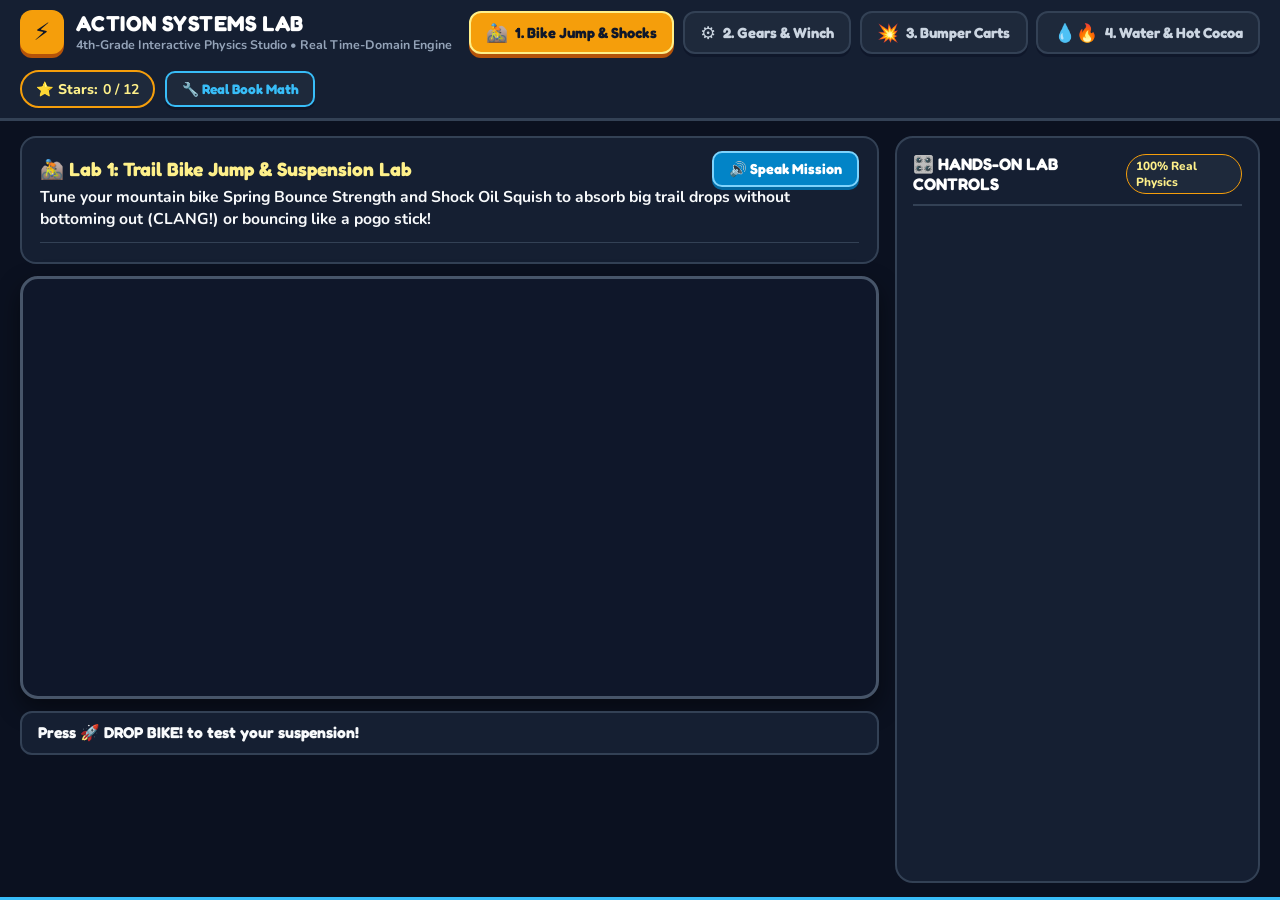
==== app/index.html @ 137ac5e1 "Build Action Systems Lab (4th-Grade Interactive Engine from Palm III Chapters 3, 4, and 7)" ====
<!DOCTYPE html>
<html lang="en">
<head>
  <meta charset="UTF-8" />
  <meta name="viewport" content="width=device-width, initial-scale=1.0" />
  <title>Action Systems Lab — 4th-Grade Interactive Science Engine (Palm III)</title>
  <meta
    name="description"
    content="Interactive 4th-grade science arcade studio powered by real time-domain differential equations from William J. Palm III's System Dynamics (Chapters 3, 4, and 7)."
  />
  <link rel="preconnect" href="https://fonts.googleapis.com" />
  <link rel="preconnect" href="https://fonts.gstatic.com" crossorigin />
  <link
    href="https://fonts.googleapis.com/css2?family=Fredoka:wght@600;700&family=JetBrains+Mono:wght@500;700&family=Nunito:wght@600;700;800;900&display=swap"
    rel="stylesheet"
  />
  <link rel="stylesheet" href="styles.css" />
</head>
<body>
  <!-- Full-Screen Celebration Confetti Canvas -->
  <canvas id="confetti-canvas" class="confetti-layer" aria-hidden="true"></canvas>

  <!-- Top Arcade Header & 4-Lab Navigation Bar -->
  <header class="arcade-header">
    <div class="brand-cluster">
      <div class="brand-badge">⚡</div>
      <div>
        <h1 class="brand-title">ACTION SYSTEMS LAB</h1>
        <p class="brand-subtitle">4th-Grade Interactive Physics Studio • Real Time-Domain Engine</p>
      </div>
    </div>

    <nav class="lab-tabs-nav" aria-label="Mini-Labs Navigation">
      <button id="tab-btn-lab1" class="lab-tab-btn active" data-lab-tab="lab1">
        <span class="tab-icon">🚵</span>
        <span>1. Bike Jump &amp; Shocks</span>
      </button>
      <button id="tab-btn-lab2" class="lab-tab-btn" data-lab-tab="lab2">
        <span class="tab-icon">⚙️</span>
        <span>2. Gears &amp; Winch</span>
      </button>
      <button id="tab-btn-lab3" class="lab-tab-btn" data-lab-tab="lab3">
        <span class="tab-icon">💥</span>
        <span>3. Bumper Carts</span>
      </button>
      <button id="tab-btn-lab4" class="lab-tab-btn" data-lab-tab="lab4">
        <span class="tab-icon">💧🔥</span>
        <span>4. Water &amp; Hot Cocoa</span>
      </button>
    </nav>

    <div class="header-utilities">
      <div class="star-tracker-pill" title="Challenges Completed">
        <span>⭐ Stars:</span>
        <strong id="total-stars-count">0 / 12</strong>
      </div>
      <button
        id="btn-toggle-math-drawer"
        class="math-inspector-toggle"
        aria-expanded="false"
        aria-controls="real-book-math-drawer"
      >
        🔧 Real Book Math
      </button>
    </div>
  </header>

  <!-- Main Studio Workspace -->
  <main class="studio-workspace">
    <!-- Left Column: Mission Card, Mode Switcher, Predict-First Prompt, Interactive Canvas & Live Gauges -->
    <section class="stage-column">
      <!-- Mission Story Banner + Audio Read-Aloud Button + Sandbox/Challenge Switcher -->
      <div class="mission-top-card">
        <div class="mission-copy">
          <div class="mission-header-row">
            <h2 id="mission-title-text" class="mission-title">
              🚵 Lab 1: Trail Bike Jump &amp; Suspension Lab
            </h2>
            <button id="btn-speak-mission" class="speak-mission-btn" title="Read mission aloud!">
              🔊 Speak Mission
            </button>
          </div>
          <p id="mission-story-text" class="mission-story">
            Tune your mountain bike Spring Bounce Strength and Shock Oil Squish to absorb big trail drops without bottoming out (CLANG!) or bouncing like a pogo stick!
          </p>
        </div>
        <div id="mode-selector-bar" class="mode-selector-bar"></div>
      </div>

      <!-- Predict-First Science Habit Card (Visible in Challenge 1, 2, 3) -->
      <div id="prediction-card-container" class="prediction-card-wrapper hidden"></div>

      <!-- High-Contrast HTML5 Simulation Canvas -->
      <div class="canvas-stage-frame">
        <canvas id="lab-canvas" width="900" height="440"></canvas>
      </div>

      <!-- Live Feedback Callout + 3 Animated Whole-Number Bar Gauges -->
      <div class="bottom-telemetry-deck">
        <div id="live-status-banner" class="status-callout status-neutral">
          <span id="status-banner-text">Press 🚀 DROP BIKE! to test your suspension!</span>
        </div>
        <div id="live-gauges-strip" class="live-gauges-grid"></div>
      </div>
    </section>

    <!-- Right Column: Tactile Oversized Arcade Controls -->
    <aside class="controls-column" aria-label="Lab Controls">
      <div class="controls-card">
        <div class="controls-card-header">
          <h3>🎛️ HANDS-ON LAB CONTROLS</h3>
          <span class="whole-number-tag">100% Real Physics</span>
        </div>
        <div id="lab-controls-container" class="controls-body"></div>
      </div>
    </aside>
  </main>

  <!-- Hidden Collapsible "Dad / Textbook Inspector" Drawer (🔧 Real Book Math) -->
  <aside id="real-book-math-drawer" class="math-drawer" aria-label="Dad and Textbook Inspector Drawer">
    <div class="math-drawer-inner">
      <div class="math-drawer-header">
        <div>
          <span class="math-eyebrow">🔧 DAD / TEXTBOOK INSPECTOR • DUAL-LAYER ENGINE (dt = 1/120 s RK4)</span>
          <h3 id="math-drawer-title">Chapter 4: Spring &amp; Damper Elements in Mechanical Systems</h3>
        </div>
        <button id="btn-close-math-drawer" class="close-drawer-btn">✕ Close Inspector</button>
      </div>

      <div class="math-drawer-grid">
        <div class="math-box">
          <h4>📐 Governing Time-Domain Differential Equation</h4>
          <div id="math-drawer-equation" class="math-equation-code">
            m x''(t) + c x'(t) + k x(t) = f(t)
          </div>
          <p id="math-drawer-citation" class="math-citation-text"></p>
        </div>

        <div class="math-box">
          <h4>📊 Live Engineering Parameters &amp; Units</h4>
          <ul id="math-drawer-params" class="math-params-list"></ul>
        </div>

        <div class="math-box analogy-box">
          <h4>🚲 Backyard / Trail Bike Analogy (Talk About This Together!)</h4>
          <p id="math-drawer-analogy" class="math-analogy-text"></p>
        </div>
      </div>
    </div>
  </aside>

  <script type="module" src="js/main.js"></script>
</body>
</html>
---- app/styles.css ----
/* Action Systems Lab — High-Contrast Tactile Science Arcade Studio Styles */

:root {
  --bg-deep: #0b1120;
  --bg-panel: #151f32;
  --bg-card: #1e293b;
  --bg-elevated: #263449;
  --border-subtle: #334155;
  --border-highlight: #475569;

  --text-main: #f8fafc;
  --text-muted: #cbd5e1;
  --text-dim: #94a3b8;

  --accent-amber: #f59e0b;
  --accent-amber-dark: #b45309;
  --accent-blue: #38bdf8;
  --accent-blue-dark: #0284c7;
  --accent-green: #22c55e;
  --accent-green-dark: #15803d;
  --accent-orange: #f97316;
  --accent-red: #ef4444;

  --font-display: 'Fredoka', 'Nunito', system-ui, -apple-system, sans-serif;
  --font-body: 'Nunito', system-ui, -apple-system, sans-serif;
  --font-mono: 'JetBrains Mono', monospace;
}

*,
*::before,
*::after {
  box-sizing: border-box;
  margin: 0;
  padding: 0;
}

body {
  background-color: var(--bg-deep);
  color: var(--text-main);
  font-family: var(--font-body);
  min-height: 100vh;
  display: flex;
  flex-direction: column;
  overflow-x: hidden;
}

.confetti-layer {
  position: fixed;
  inset: 0;
  width: 100vw;
  height: 100vh;
  pointer-events: none;
  z-index: 9999;
}

/* Top Arcade Header */
.arcade-header {
  background: var(--bg-panel);
  border-bottom: 3px solid var(--border-subtle);
  padding: 0.65rem 1.25rem;
  display: flex;
  align-items: center;
  justify-content: space-between;
  gap: 1rem;
  flex-wrap: wrap;
}

.brand-cluster {
  display: flex;
  align-items: center;
  gap: 0.75rem;
}

.brand-badge {
  width: 44px;
  height: 44px;
  border-radius: 12px;
  background: var(--accent-amber);
  color: #0f172a;
  font-size: 1.5rem;
  display: flex;
  align-items: center;
  justify-content: center;
  box-shadow: 0 4px 0 var(--accent-amber-dark);
}

.brand-title {
  font-family: var(--font-display);
  font-size: 1.35rem;
  letter-spacing: 0.02em;
  color: #ffffff;
  line-height: 1.1;
}

.brand-subtitle {
  font-size: 0.78rem;
  font-weight: 700;
  color: var(--text-dim);
}

/* 4-Lab Navigation Tabs */
.lab-tabs-nav {
  display: flex;
  align-items: center;
  gap: 0.55rem;
  flex-wrap: wrap;
}

.lab-tab-btn {
  appearance: none;
  border: 2px solid var(--border-subtle);
  background: var(--bg-card);
  color: var(--text-muted);
  font-family: var(--font-display);
  font-size: 0.92rem;
  font-weight: 700;
  padding: 0.55rem 0.95rem;
  border-radius: 12px;
  cursor: pointer;
  display: flex;
  align-items: center;
  gap: 0.45rem;
  box-shadow: 0 3px 0 #0f172a;
  transition: transform 0.12s ease, background-color 0.15s ease, border-color 0.15s ease;
}

.lab-tab-btn:hover {
  background: var(--bg-elevated);
  color: #ffffff;
  transform: translateY(-1px);
}

.lab-tab-btn.active {
  background: var(--accent-amber);
  color: #0f172a;
  border-color: #fef08a;
  box-shadow: 0 4px 0 var(--accent-amber-dark);
}

.tab-icon {
  font-size: 1.1rem;
}

/* Header Right Utilities */
.header-utilities {
  display: flex;
  align-items: center;
  gap: 0.65rem;
}

.star-tracker-pill {
  background: var(--bg-card);
  border: 2px solid var(--accent-amber);
  color: #fef08a;
  padding: 0.45rem 0.85rem;
  border-radius: 999px;
  font-size: 0.88rem;
  font-weight: 800;
  display: flex;
  align-items: center;
  gap: 0.35rem;
}

.math-inspector-toggle {
  appearance: none;
  background: #1e293b;
  border: 2px solid var(--accent-blue);
  color: var(--accent-blue);
  font-family: var(--font-display);
  font-size: 0.86rem;
  font-weight: 700;
  padding: 0.5rem 0.9rem;
  border-radius: 10px;
  cursor: pointer;
  box-shadow: 0 3px 0 #0f172a;
  transition: all 0.15s ease;
}

.math-inspector-toggle:hover,
.math-inspector-toggle[aria-expanded='true'] {
  background: var(--accent-blue);
  color: #0f172a;
}

/* Main 2-Column Studio Layout */
.studio-workspace {
  flex: 1;
  display: grid;
  grid-template-columns: minmax(0, 1fr) 365px;
  gap: 1rem;
  padding: 0.9rem 1.25rem;
  max-width: 1520px;
  width: 100%;
  margin: 0 auto;
}

.stage-column {
  display: flex;
  flex-direction: column;
  gap: 0.75rem;
  min-width: 0;
}

/* Mission Story Card + Speak Button + Mode Selector */
.mission-top-card {
  background: var(--bg-panel);
  border: 2px solid var(--border-subtle);
  border-radius: 16px;
  padding: 0.85rem 1.1rem;
  display: flex;
  flex-direction: column;
  gap: 0.7rem;
}

.mission-header-row {
  display: flex;
  align-items: center;
  justify-content: space-between;
  gap: 0.75rem;
  flex-wrap: wrap;
}

.mission-title {
  font-family: var(--font-display);
  font-size: 1.2rem;
  color: #fef08a;
}

.speak-mission-btn {
  appearance: none;
  background: var(--accent-blue-dark);
  border: 2px solid #7dd3fc;
  color: #ffffff;
  font-family: var(--font-display);
  font-size: 0.9rem;
  font-weight: 700;
  padding: 0.42rem 0.95rem;
  border-radius: 10px;
  cursor: pointer;
  box-shadow: 0 3px 0 #0369a1;
  transition: transform 0.1s ease, background-color 0.15s ease;
}

.speak-mission-btn:hover {
  background: #0ea5e9;
  transform: translateY(-1px);
}

.speak-mission-btn:active {
  transform: translateY(1px);
}

.mission-story {
  font-size: 0.98rem;
  font-weight: 700;
  color: var(--text-main);
  line-height: 1.4;
}

.mode-selector-bar {
  display: flex;
  align-items: center;
  gap: 0.5rem;
  flex-wrap: wrap;
  padding-top: 0.35rem;
  border-top: 1px solid var(--border-subtle);
}

.mode-pill {
  appearance: none;
  background: var(--bg-card);
  border: 2px solid var(--border-subtle);
  color: var(--text-muted);
  font-family: var(--font-display);
  font-size: 0.86rem;
  font-weight: 700;
  padding: 0.42rem 0.85rem;
  border-radius: 10px;
  cursor: pointer;
  transition: all 0.15s ease;
}

.mode-pill:hover {
  background: var(--bg-elevated);
  color: #ffffff;
}

.mode-pill.active {
  background: var(--accent-green);
  color: #052e16;
  border-color: #86efac;
  box-shadow: 0 3px 0 var(--accent-green-dark);
}

.mode-pill.completed {
  border-color: var(--accent-amber);
}

/* Predict-First Science Habit Card */
.prediction-card-wrapper.hidden {
  display: none;
}

.prediction-prompt-box {
  background: #172554;
  border: 2px solid var(--accent-blue);
  border-radius: 14px;
  padding: 0.75rem 1rem;
  display: flex;
  flex-direction: column;
  gap: 0.55rem;
}

.pred-header {
  font-family: var(--font-display);
  font-size: 0.98rem;
  color: #bae6fd;
}

.pred-grid {
  display: grid;
  grid-template-columns: repeat(3, minmax(0, 1fr));
  gap: 0.55rem;
}

.pred-choice-btn {
  appearance: none;
  background: rgba(15, 23, 42, 0.85);
  border: 2px solid #3b82f6;
  color: #f8fafc;
  font-family: var(--font-body);
  font-size: 0.83rem;
  font-weight: 800;
  padding: 0.55rem 0.65rem;
  border-radius: 10px;
  cursor: pointer;
  text-align: left;
  display: flex;
  align-items: flex-start;
  gap: 0.45rem;
  line-height: 1.3;
  transition: all 0.15s ease;
}

.pred-choice-btn:hover {
  background: #1e3a8a;
}

.pred-choice-btn.pred-correct {
  background: #065f46;
  border-color: #34d399;
}

.pred-choice-btn.pred-try {
  background: #78350f;
  border-color: #fbbf24;
}

.pred-letter {
  background: #3b82f6;
  color: #ffffff;
  font-family: var(--font-display);
  width: 22px;
  height: 22px;
  border-radius: 6px;
  display: inline-flex;
  align-items: center;
  justify-content: center;
  flex-shrink: 0;
}

.pred-feedback-banner {
  font-size: 0.88rem;
  font-weight: 800;
  color: #fef08a;
  background: rgba(15, 23, 42, 0.75);
  padding: 0.4rem 0.7rem;
  border-radius: 8px;
}

.pred-hint {
  font-size: 0.82rem;
  font-weight: 800;
  color: #93c5fd;
}

/* HTML5 Simulation Canvas Frame */
.canvas-stage-frame {
  background: #0f172a;
  border: 3px solid var(--border-highlight);
  border-radius: 18px;
  overflow: hidden;
  box-shadow: 0 10px 25px rgba(0, 0, 0, 0.45);
  display: flex;
  justify-content: center;
  align-items: center;
}

#lab-canvas {
  width: 100%;
  height: auto;
  max-height: 460px;
  display: block;
}

/* Bottom Telemetry & 3 Live Gauges */
.bottom-telemetry-deck {
  display: flex;
  flex-direction: column;
  gap: 0.65rem;
}

.status-callout {
  padding: 0.65rem 1rem;
  border-radius: 12px;
  font-family: var(--font-display);
  font-size: 0.98rem;
  font-weight: 700;
  border: 2px solid var(--border-subtle);
  background: var(--bg-panel);
}

.status-callout.status-win {
  background: #064e3b;
  border-color: #34d399;
  color: #ecfdf5;
}

.status-callout.status-warn {
  background: #78350f;
  border-color: #fbbf24;
  color: #fef3c7;
}

.status-callout.status-fail {
  background: #7f1d1d;
  border-color: #f87171;
  color: #fef2f2;
}

.status-callout.status-active {
  background: #0c4a6e;
  border-color: #38bdf8;
  color: #f0f9ff;
}

.live-gauges-grid {
  display: grid;
  grid-template-columns: repeat(3, minmax(0, 1fr));
  gap: 0.75rem;
}

.gauge-item {
  background: var(--bg-panel);
  border: 2px solid var(--border-subtle);
  border-radius: 12px;
  padding: 0.6rem 0.85rem;
  display: flex;
  flex-direction: column;
  gap: 0.4rem;
}

.gauge-top {
  display: flex;
  align-items: center;
  justify-content: space-between;
  font-size: 0.84rem;
  font-weight: 800;
  color: var(--text-muted);
}

.gauge-top strong {
  color: #ffffff;
  font-family: var(--font-mono);
}

.gauge-track {
  height: 12px;
  background: #0f172a;
  border-radius: 999px;
  overflow: hidden;
  border: 1px solid #334155;
}

.gauge-fill {
  height: 100%;
  border-radius: 999px;
  transition: width 0.08s linear;
}

.fill-blue {
  background: var(--accent-blue);
}

.fill-green {
  background: var(--accent-green);
}

.fill-orange {
  background: var(--accent-orange);
}

/* Right Column: Tactile Arcade Controls */
.controls-column {
  display: flex;
  flex-direction: column;
}

.controls-card {
  background: var(--bg-panel);
  border: 2px solid var(--border-subtle);
  border-radius: 18px;
  padding: 1rem;
  display: flex;
  flex-direction: column;
  gap: 0.9rem;
  height: 100%;
}

.controls-card-header {
  display: flex;
  align-items: center;
  justify-content: space-between;
  padding-bottom: 0.6rem;
  border-bottom: 2px solid var(--border-subtle);
}

.controls-card-header h3 {
  font-family: var(--font-display);
  font-size: 1.05rem;
  color: #ffffff;
}

.whole-number-tag {
  background: #1e293b;
  border: 1px solid var(--accent-amber);
  color: #fef08a;
  font-size: 0.74rem;
  font-weight: 800;
  padding: 0.2rem 0.55rem;
  border-radius: 999px;
}

.controls-body {
  display: flex;
  flex-direction: column;
  gap: 0.9rem;
}

.control-action-row {
  display: grid;
  grid-template-columns: 1fr auto;
  gap: 0.55rem;
}

.arcade-action-btn {
  appearance: none;
  font-family: var(--font-display);
  font-size: 1.02rem;
  font-weight: 700;
  padding: 0.75rem 1rem;
  border-radius: 14px;
  cursor: pointer;
  border: 2px solid transparent;
  transition: transform 0.1s ease, filter 0.15s ease;
}

.arcade-action-btn:hover {
  filter: brightness(1.08);
  transform: translateY(-1px);
}

.arcade-action-btn:active {
  transform: translateY(2px);
}

.primary-launch {
  background: var(--accent-green);
  color: #052e16;
  border-color: #bbf7d0;
  box-shadow: 0 4px 0 var(--accent-green-dark);
}

.secondary-reset {
  background: var(--bg-card);
  color: var(--text-main);
  border-color: var(--border-highlight);
  box-shadow: 0 4px 0 #0f172a;
}

.control-group {
  background: var(--bg-card);
  border: 1.5px solid var(--border-subtle);
  border-radius: 14px;
  padding: 0.75rem 0.85rem;
  display: flex;
  flex-direction: column;
  gap: 0.55rem;
}

.control-label-row {
  display: flex;
  align-items: center;
  justify-content: space-between;
  gap: 0.5rem;
  font-size: 0.9rem;
  font-weight: 800;
  color: #f8fafc;
}

.control-label-row small {
  color: #94a3b8;
  font-weight: 700;
}

.control-value-badge {
  background: #0f172a;
  border: 1.5px solid var(--accent-amber);
  color: #fef08a;
  font-family: var(--font-mono);
  font-size: 0.85rem;
  font-weight: 700;
  padding: 0.18rem 0.6rem;
  border-radius: 8px;
}

/* Oversized Arcade Sliders */
.arcade-slider {
  -webkit-appearance: none;
  appearance: none;
  width: 100%;
  height: 14px;
  background: #0f172a;
  border-radius: 999px;
  border: 1.5px solid #475569;
  outline: none;
  cursor: pointer;
}

.arcade-slider::-webkit-slider-thumb {
  -webkit-appearance: none;
  appearance: none;
  width: 26px;
  height: 26px;
  border-radius: 50%;
  background: var(--accent-amber);
  border: 3px solid #ffffff;
  box-shadow: 0 2px 6px rgba(0, 0, 0, 0.5);
  cursor: grab;
}

.arcade-slider::-moz-range-thumb {
  width: 26px;
  height: 26px;
  border-radius: 50%;
  background: var(--accent-amber);
  border: 3px solid #ffffff;
  box-shadow: 0 2px 6px rgba(0, 0, 0, 0.5);
  cursor: grab;
}

/* Tactile Pill Choice Chips */
.pill-choice-group {
  display: flex;
  flex-direction: column;
  gap: 0.42rem;
}

.pill-choice-group.two-col {
  display: grid;
  grid-template-columns: repeat(2, minmax(0, 1fr));
  gap: 0.45rem;
}

.choice-chip {
  appearance: none;
  background: #0f172a;
  border: 2px solid var(--border-subtle);
  color: var(--text-muted);
  font-family: var(--font-body);
  font-size: 0.84rem;
  font-weight: 800;
  padding: 0.5rem 0.65rem;
  border-radius: 10px;
  cursor: pointer;
  text-align: center;
  transition: all 0.12s ease;
}

.choice-chip.full-width {
  width: 100%;
}

.choice-chip:hover {
  border-color: var(--text-muted);
  color: #ffffff;
}

.choice-chip.active {
  background: var(--accent-blue-dark);
  border-color: #7dd3fc;
  color: #ffffff;
  box-shadow: 0 2px 0 #0369a1;
}

/* Lab 4 Big Water vs Hot Cocoa Station Switch */
.station-big-switch {
  display: grid;
  grid-template-columns: 1fr 1fr;
  gap: 0.5rem;
  background: #0f172a;
  padding: 0.35rem;
  border-radius: 14px;
  border: 2px solid var(--border-subtle);
}

.station-toggle-btn {
  appearance: none;
  background: transparent;
  border: 2px solid transparent;
  color: var(--text-muted);
  font-family: var(--font-display);
  font-size: 0.9rem;
  font-weight: 700;
  padding: 0.55rem 0.5rem;
  border-radius: 10px;
  cursor: pointer;
  transition: all 0.15s ease;
}

.station-toggle-btn.active-water {
  background: var(--accent-blue-dark);
  border-color: #7dd3fc;
  color: #ffffff;
}

.station-toggle-btn.active-thermal {
  background: #c2410c;
  border-color: #fdba74;
  color: #ffffff;
}

/* Collapsible "Dad / Textbook Inspector" Drawer (🔧 Real Book Math) */
.math-drawer {
  background: #090e1a;
  border-top: 3px solid var(--accent-blue);
  max-height: 0;
  overflow: hidden;
  transition: max-height 0.28s ease;
}

.math-drawer.open {
  max-height: 520px;
}

.math-drawer-inner {
  max-width: 1520px;
  margin: 0 auto;
  padding: 1rem 1.25rem 1.25rem;
  display: flex;
  flex-direction: column;
  gap: 0.85rem;
}

.math-drawer-header {
  display: flex;
  align-items: center;
  justify-content: space-between;
  gap: 1rem;
  flex-wrap: wrap;
}

.math-eyebrow {
  font-family: var(--font-mono);
  font-size: 0.75rem;
  font-weight: 700;
  color: var(--accent-blue);
  letter-spacing: 0.04em;
}

.math-drawer-header h3 {
  font-family: var(--font-display);
  font-size: 1.15rem;
  color: #ffffff;
}

.close-drawer-btn {
  appearance: none;
  background: var(--bg-card);
  border: 1.5px solid var(--border-highlight);
  color: var(--text-main);
  font-family: var(--font-body);
  font-size: 0.85rem;
  font-weight: 800;
  padding: 0.4rem 0.8rem;
  border-radius: 8px;
  cursor: pointer;
}

.math-drawer-grid {
  display: grid;
  grid-template-columns: 1.2fr 1.1fr 1fr;
  gap: 0.9rem;
}

.math-box {
  background: var(--bg-panel);
  border: 1.5px solid var(--border-subtle);
  border-radius: 12px;
  padding: 0.8rem 1rem;
  display: flex;
  flex-direction: column;
  gap: 0.45rem;
}

.math-box h4 {
  font-family: var(--font-display);
  font-size: 0.92rem;
  color: #fef08a;
}

.math-equation-code {
  background: #0f172a;
  border: 1.5px solid #38bdf8;
  color: #7dd3fc;
  font-family: var(--font-mono);
  font-size: 0.92rem;
  font-weight: 700;
  padding: 0.55rem 0.75rem;
  border-radius: 8px;
}

.math-citation-text {
  font-size: 0.8rem;
  color: var(--text-muted);
  line-height: 1.38;
}

.math-params-list {
  list-style: none;
  display: flex;
  flex-direction: column;
  gap: 0.3rem;
  font-family: var(--font-mono);
  font-size: 0.8rem;
  color: #e2e8f0;
}

.analogy-box {
  border-color: var(--accent-amber);
}

.math-analogy-text {
  font-size: 0.88rem;
  font-weight: 700;
  color: #f8fafc;
  line-height: 1.42;
}

/* Responsive Breakpoints */
@media (max-width: 1120px) {
  .studio-workspace {
    grid-template-columns: 1fr;
  }
  .pred-grid,
  .math-drawer-grid {
    grid-template-columns: 1fr;
  }
}
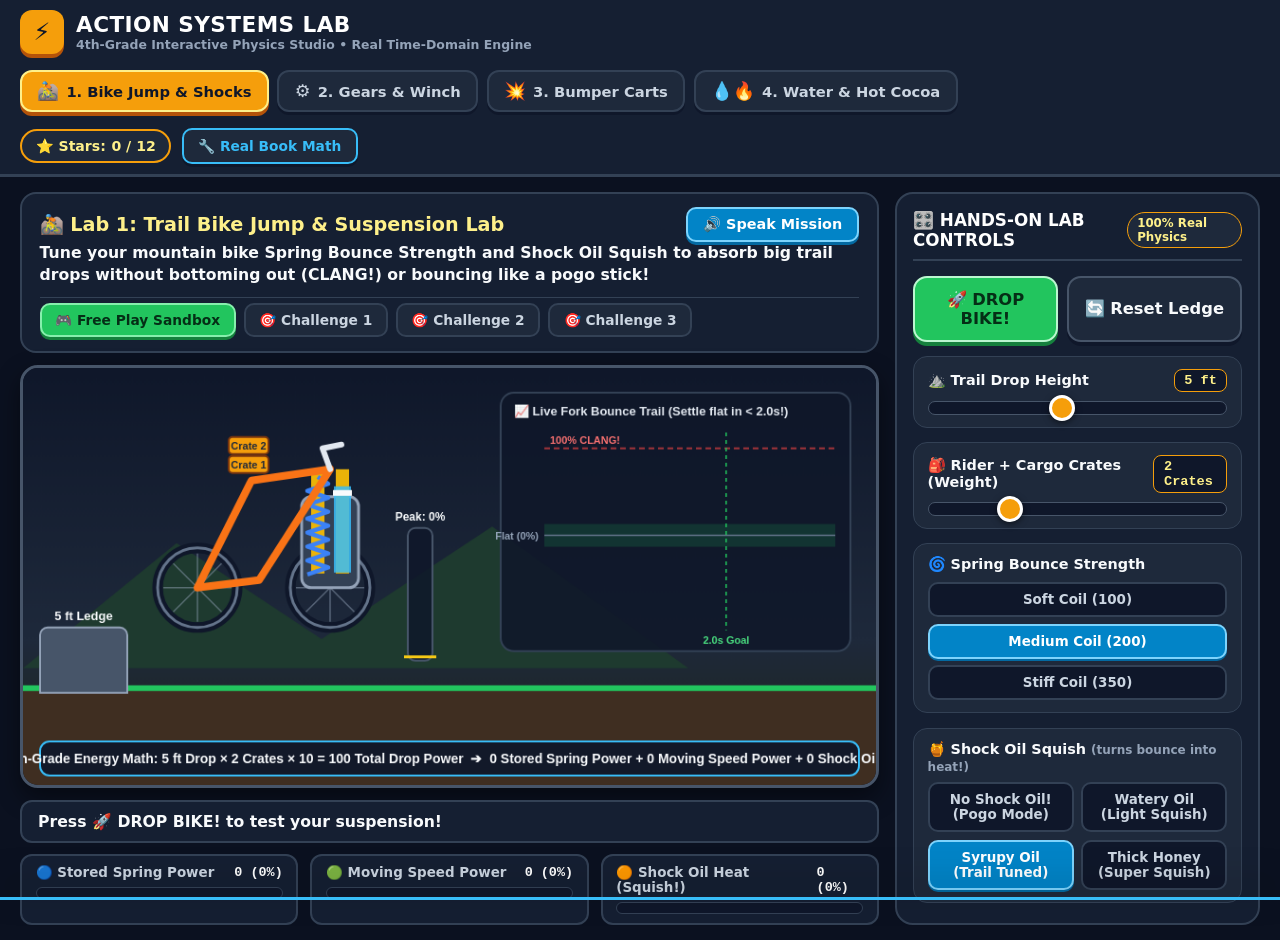
==== commit 0fc6f715: "Fix ActionSystemsApp constructor init order, polish canvas layout, and verify all 4 labs and 12 chal" ====
--- a/app/index.html
+++ b/app/index.html
@@ -8,12 +8,7 @@
     name="description"
     content="Interactive 4th-grade science arcade studio powered by real time-domain differential equations from William J. Palm III's System Dynamics (Chapters 3, 4, and 7)."
   />
-  <link rel="preconnect" href="https://fonts.googleapis.com" />
-  <link rel="preconnect" href="https://fonts.gstatic.com" crossorigin />
-  <link
-    href="https://fonts.googleapis.com/css2?family=Fredoka:wght@600;700&family=JetBrains+Mono:wght@500;700&family=Nunito:wght@600;700;800;900&display=swap"
-    rel="stylesheet"
-  />
+  <link rel="icon" href="data:image/svg+xml,<svg xmlns='http://www.w3.org/2000/svg' viewBox='0 0 100 100'><text y='.9em' font-size='90'>⚡</text></svg>" />
   <link rel="stylesheet" href="styles.css" />
 </head>
 <body>
--- a/app/styles.css
+++ b/app/styles.css
@@ -742,15 +742,21 @@
 
 /* Collapsible "Dad / Textbook Inspector" Drawer (🔧 Real Book Math) */
 .math-drawer {
-  background: #090e1a;
+  position: fixed;
+  bottom: 0;
+  left: 0;
+  right: 0;
+  z-index: 9000;
+  background: rgba(9, 14, 26, 0.98);
   border-top: 3px solid var(--accent-blue);
+  box-shadow: 0 -12px 32px rgba(0, 0, 0, 0.75);
   max-height: 0;
   overflow: hidden;
   transition: max-height 0.28s ease;
 }
 
 .math-drawer.open {
-  max-height: 520px;
+  max-height: 480px;
 }
 
 .math-drawer-inner {
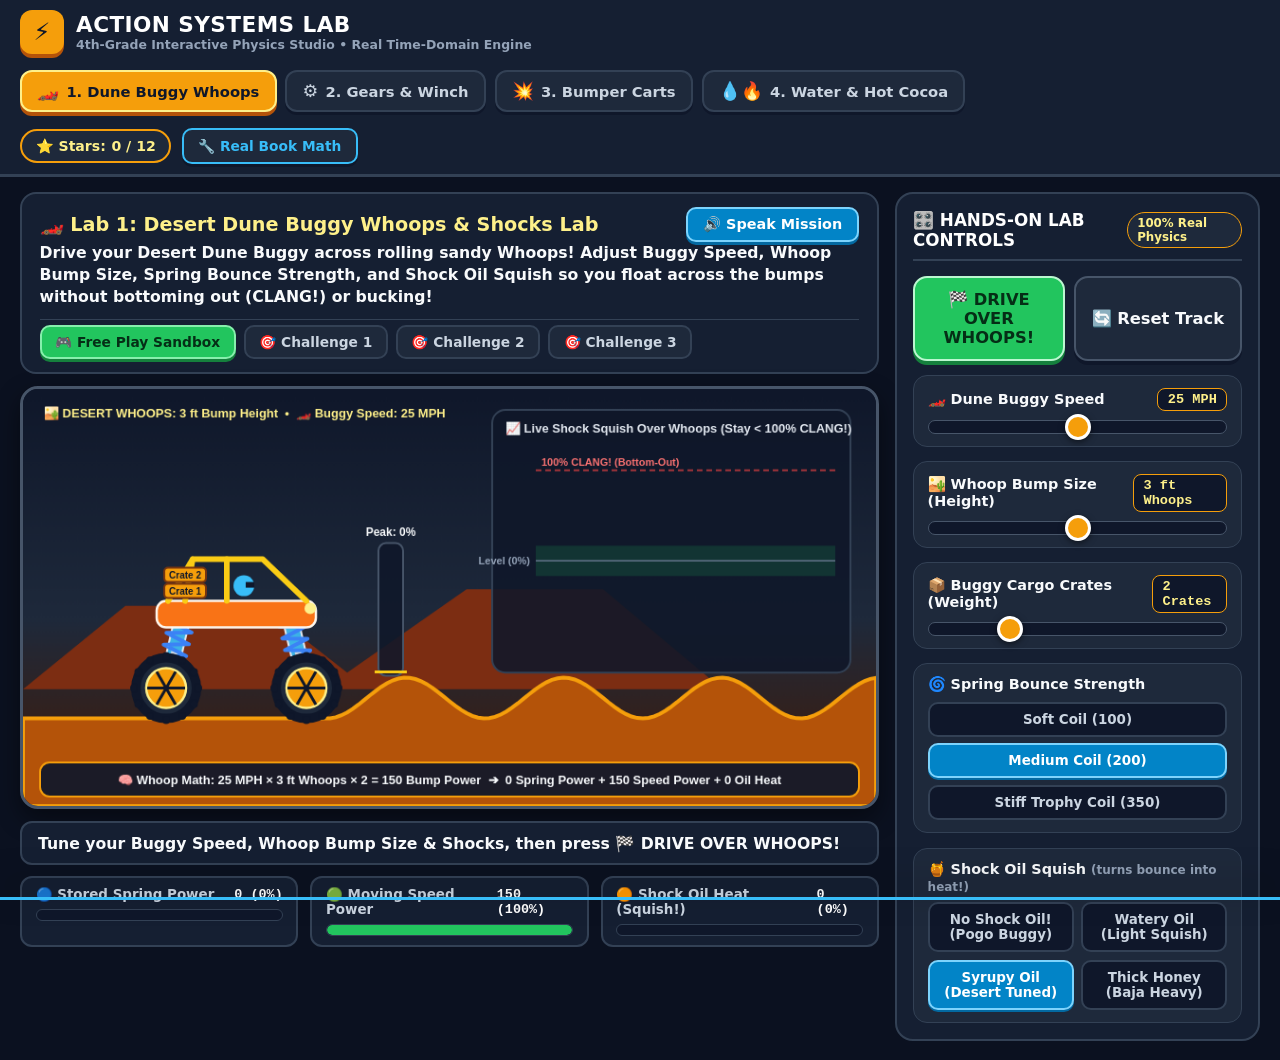
==== commit f02613cc: "Upgrade Lab 1 to Desert Dune Buggy Whoops & Shocks Lab (Palm III Sec 4.5 Quarter-Car ODE) with Speed" ====
--- a/app/index.html
+++ b/app/index.html
@@ -27,8 +27,8 @@
 
     <nav class="lab-tabs-nav" aria-label="Mini-Labs Navigation">
       <button id="tab-btn-lab1" class="lab-tab-btn active" data-lab-tab="lab1">
-        <span class="tab-icon">🚵</span>
-        <span>1. Bike Jump &amp; Shocks</span>
+        <span class="tab-icon">🏎️</span>
+        <span>1. Dune Buggy Whoops</span>
       </button>
       <button id="tab-btn-lab2" class="lab-tab-btn" data-lab-tab="lab2">
         <span class="tab-icon">⚙️</span>
@@ -69,14 +69,14 @@
         <div class="mission-copy">
           <div class="mission-header-row">
             <h2 id="mission-title-text" class="mission-title">
-              🚵 Lab 1: Trail Bike Jump &amp; Suspension Lab
+              🏎️ Lab 1: Desert Dune Buggy Whoops &amp; Shocks Lab
             </h2>
             <button id="btn-speak-mission" class="speak-mission-btn" title="Read mission aloud!">
               🔊 Speak Mission
             </button>
           </div>
           <p id="mission-story-text" class="mission-story">
-            Tune your mountain bike Spring Bounce Strength and Shock Oil Squish to absorb big trail drops without bottoming out (CLANG!) or bouncing like a pogo stick!
+            Drive your Desert Dune Buggy across rolling sandy Whoops! Adjust Buggy Speed, Whoop Bump Size, Spring Bounce Strength, and Shock Oil Squish so you float across the bumps without bottoming out (CLANG!) or bucking!
           </p>
         </div>
         <div id="mode-selector-bar" class="mode-selector-bar"></div>
@@ -93,7 +93,7 @@
       <!-- Live Feedback Callout + 3 Animated Whole-Number Bar Gauges -->
       <div class="bottom-telemetry-deck">
         <div id="live-status-banner" class="status-callout status-neutral">
-          <span id="status-banner-text">Press 🚀 DROP BIKE! to test your suspension!</span>
+          <span id="status-banner-text">Tune your Buggy Speed, Whoop Bump Size &amp; Shocks, then press 🏁 DRIVE OVER WHOOPS!</span>
         </div>
         <div id="live-gauges-strip" class="live-gauges-grid"></div>
       </div>
